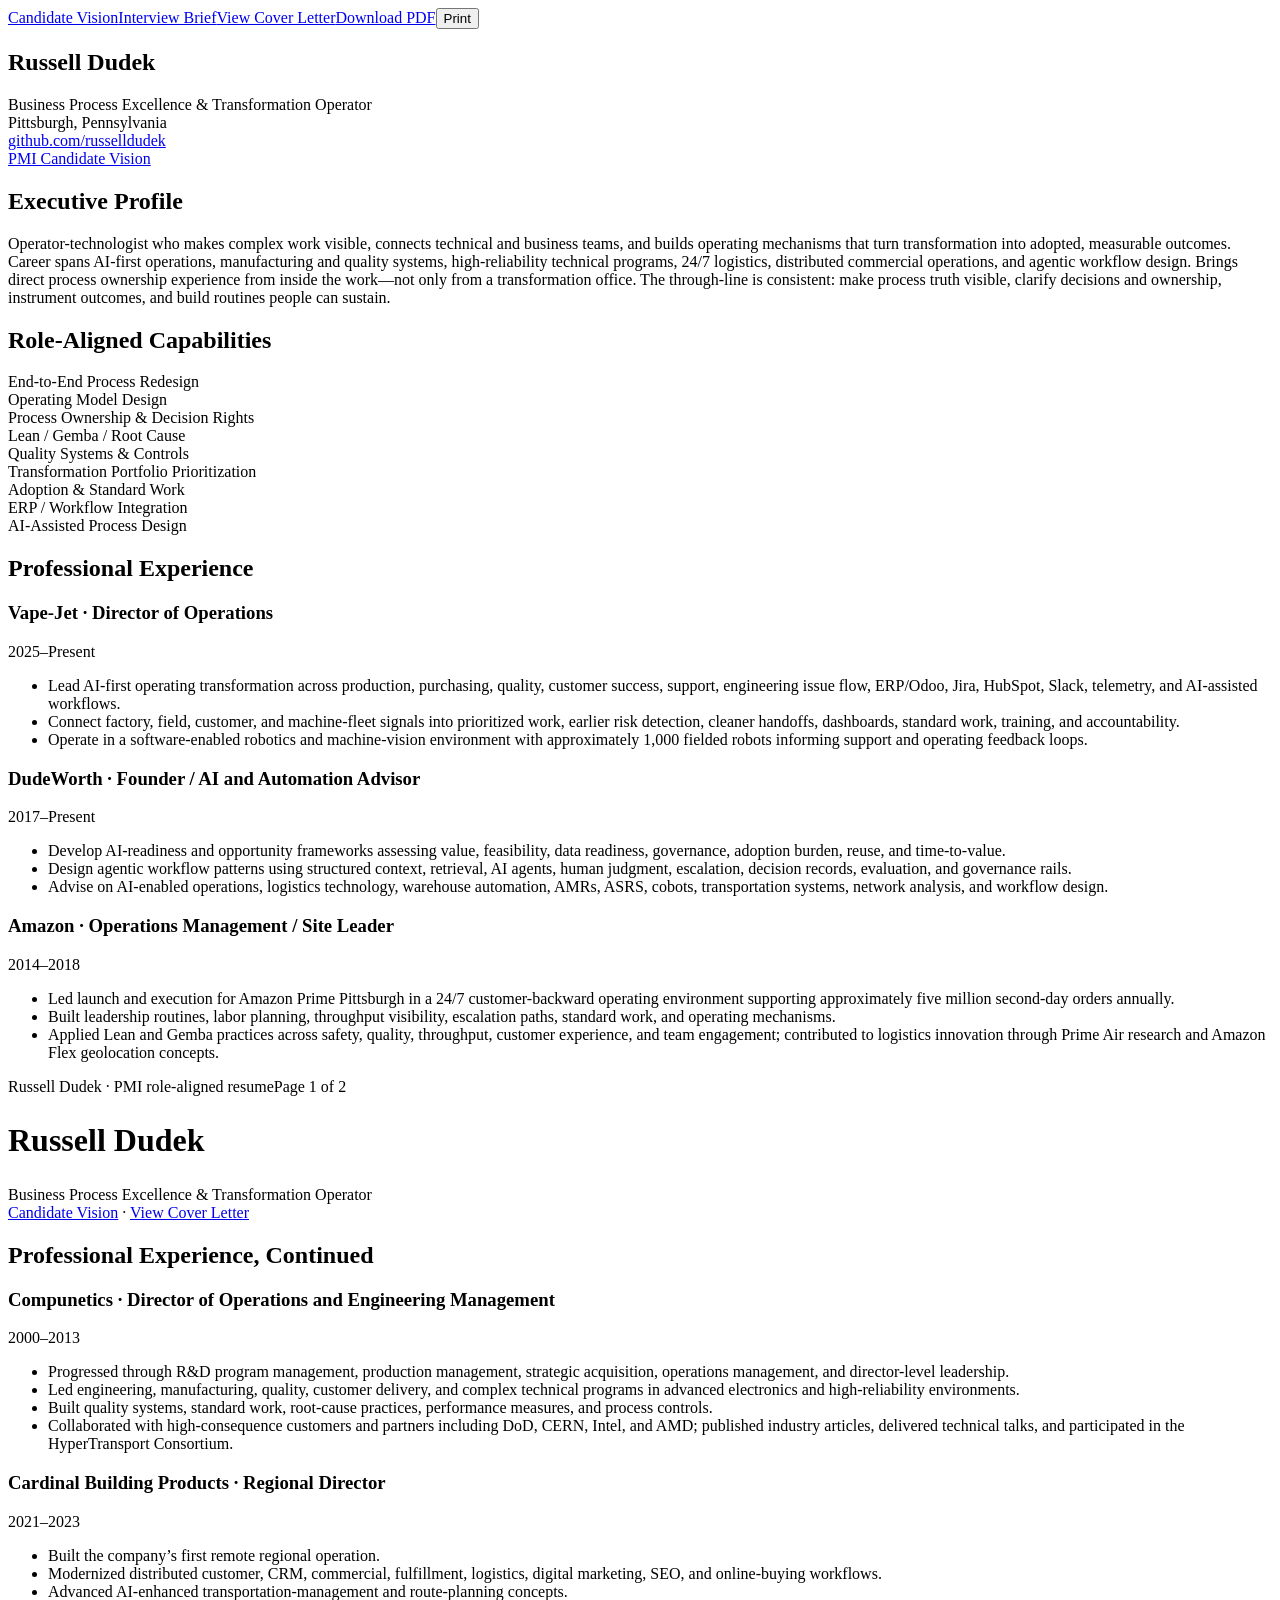
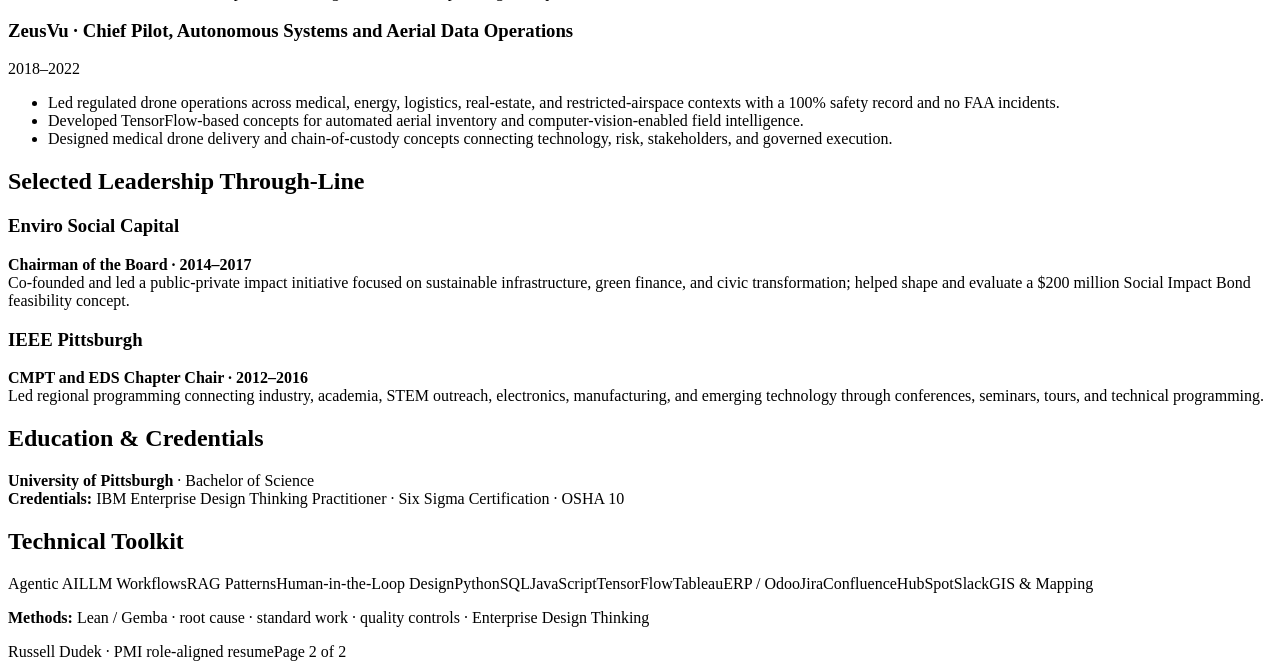
==== resume.html @ 5d7a5cf6 "Add two-page resume route" ====
<!DOCTYPE html>
<html lang="en"><head><meta charset="utf-8"/><meta content="width=device-width,initial-scale=1" name="viewport"/><title>Russell Dudek | Role-Aligned Resume for PMI</title><link href="styles.css" rel="stylesheet"/><meta content="PMI – Business Process Excellence" name="campaign-chat-name"/><meta content="https://github.com/russelldudek/PhilipMorris" name="campaign-repository"/><meta content="https://join.pmicareers.com/gb/en/job/PMIPMIGB29082EXTERNALENGB/Sr-Manager-Business-Process-Excellence?utm_source=linkedin&amp;utm_medium=phenom-feeds" name="canonical-job-posting"/><meta content="A4" name="print-page-size"/></head><body><div class="document-shell"><nav aria-label="Document actions and navigation" class="doc-nav"><a href="index.html">Candidate Vision</a><a href="interview-brief.html">Interview Brief</a><a class="doc-action reciprocal" href="cover-letter.html">View Cover Letter</a><a class="doc-action primary" download="" href="docs/Russell-Dudek-PMI-Resume.pdf">Download PDF</a><button class="doc-action" onclick="window.print()" type="button">Print</button></nav><section class="page resume-page"><header class="resume-head"><div><h1>Russell Dudek</h1><div class="identity">Business Process Excellence &amp; Transformation Operator</div></div><div class="contact">Pittsburgh, Pennsylvania<br/><a href="https://github.com/russelldudek">github.com/russelldudek</a><br/><a href="index.html">PMI Candidate Vision</a></div></header><h2>Executive Profile</h2><p class="summary">Operator-technologist who makes complex work visible, connects technical and business teams, and builds operating mechanisms that turn transformation into adopted, measurable outcomes. Career spans AI-first operations, manufacturing and quality systems, high-reliability technical programs, 24/7 logistics, distributed commercial operations, and agentic workflow design. Brings direct process ownership experience from inside the work—not only from a transformation office. The through-line is consistent: make process truth visible, clarify decisions and ownership, instrument outcomes, and build routines people can sustain.</p><h2>Role-Aligned Capabilities</h2><div class="capabilities"><div class="capability">End-to-End Process Redesign</div><div class="capability">Operating Model Design</div><div class="capability">Process Ownership &amp; Decision Rights</div><div class="capability">Lean / Gemba / Root Cause</div><div class="capability">Quality Systems &amp; Controls</div><div class="capability">Transformation Portfolio Prioritization</div><div class="capability">Adoption &amp; Standard Work</div><div class="capability">ERP / Workflow Integration</div><div class="capability">AI-Assisted Process Design</div></div><h2>Professional Experience</h2><article class="role"><div class="role-head"><h3><span class="org">Vape-Jet</span> · Director of Operations</h3><span class="role-sub">2025–Present</span></div><ul><li>Lead AI-first operating transformation across production, purchasing, quality, customer success, support, engineering issue flow, ERP/Odoo, Jira, HubSpot, Slack, telemetry, and AI-assisted workflows.</li><li>Connect factory, field, customer, and machine-fleet signals into prioritized work, earlier risk detection, cleaner handoffs, dashboards, standard work, training, and accountability.</li><li>Operate in a software-enabled robotics and machine-vision environment with approximately 1,000 fielded robots informing support and operating feedback loops.</li></ul></article><article class="role"><div class="role-head"><h3><span class="org">DudeWorth</span> · Founder / AI and Automation Advisor</h3><span class="role-sub">2017–Present</span></div><ul><li>Develop AI-readiness and opportunity frameworks assessing value, feasibility, data readiness, governance, adoption burden, reuse, and time-to-value.</li><li>Design agentic workflow patterns using structured context, retrieval, AI agents, human judgment, escalation, decision records, evaluation, and governance rails.</li><li>Advise on AI-enabled operations, logistics technology, warehouse automation, AMRs, ASRS, cobots, transportation systems, network analysis, and workflow design.</li></ul></article><article class="role"><div class="role-head"><h3><span class="org">Amazon</span> · Operations Management / Site Leader</h3><span class="role-sub">2014–2018</span></div><ul><li>Led launch and execution for Amazon Prime Pittsburgh in a 24/7 customer-backward operating environment supporting approximately five million second-day orders annually.</li><li>Built leadership routines, labor planning, throughput visibility, escalation paths, standard work, and operating mechanisms.</li><li>Applied Lean and Gemba practices across safety, quality, throughput, customer experience, and team engagement; contributed to logistics innovation through Prime Air research and Amazon Flex geolocation concepts.</li></ul></article><div class="page-foot"><span>Russell Dudek · PMI role-aligned resume</span><span>Page 1 of 2</span></div></section><section class="page resume-page"><header class="resume-head"><div><h1 style="font-size:24pt">Russell Dudek</h1><div class="identity">Business Process Excellence &amp; Transformation Operator</div></div><div class="contact"><a href="index.html">Candidate Vision</a> · <a href="cover-letter.html">View Cover Letter</a></div></header><h2>Professional Experience, Continued</h2><article class="role"><div class="role-head"><h3><span class="org">Compunetics</span> · Director of Operations and Engineering Management</h3><span class="role-sub">2000–2013</span></div><ul><li>Progressed through R&amp;D program management, production management, strategic acquisition, operations management, and director-level leadership.</li><li>Led engineering, manufacturing, quality, customer delivery, and complex technical programs in advanced electronics and high-reliability environments.</li><li>Built quality systems, standard work, root-cause practices, performance measures, and process controls.</li><li>Collaborated with high-consequence customers and partners including DoD, CERN, Intel, and AMD; published industry articles, delivered technical talks, and participated in the HyperTransport Consortium.</li></ul></article><article class="role"><div class="role-head"><h3><span class="org">Cardinal Building Products</span> · Regional Director</h3><span class="role-sub">2021–2023</span></div><ul><li>Built the company’s first remote regional operation.</li><li>Modernized distributed customer, CRM, commercial, fulfillment, logistics, digital marketing, SEO, and online-buying workflows.</li><li>Advanced AI-enhanced transportation-management and route-planning concepts.</li></ul></article><article class="role"><div class="role-head"><h3><span class="org">ZeusVu</span> · Chief Pilot, Autonomous Systems and Aerial Data Operations</h3><span class="role-sub">2018–2022</span></div><ul><li>Led regulated drone operations across medical, energy, logistics, real-estate, and restricted-airspace contexts with a 100% safety record and no FAA incidents.</li><li>Developed TensorFlow-based concepts for automated aerial inventory and computer-vision-enabled field intelligence.</li><li>Designed medical drone delivery and chain-of-custody concepts connecting technology, risk, stakeholders, and governed execution.</li></ul></article><h2>Selected Leadership Through-Line</h2><div class="evidence-map"><div class="mini-card"><h3>Enviro Social Capital</h3><p><strong>Chairman of the Board · 2014–2017</strong><br/>Co-founded and led a public-private impact initiative focused on sustainable infrastructure, green finance, and civic transformation; helped shape and evaluate a $200 million Social Impact Bond feasibility concept.</p></div><div class="mini-card"><h3>IEEE Pittsburgh</h3><p><strong>CMPT and EDS Chapter Chair · 2012–2016</strong><br/>Led regional programming connecting industry, academia, STEM outreach, electronics, manufacturing, and emerging technology through conferences, seminars, tours, and technical programming.</p></div></div><h2>Education &amp; Credentials</h2><p><strong>University of Pittsburgh</strong> · Bachelor of Science<br/><strong>Credentials:</strong> IBM Enterprise Design Thinking Practitioner · Six Sigma Certification · OSHA 10</p><h2>Technical Toolkit</h2><div class="toolkit"><span class="pill">Agentic AI</span><span class="pill">LLM Workflows</span><span class="pill">RAG Patterns</span><span class="pill">Human-in-the-Loop Design</span><span class="pill">Python</span><span class="pill">SQL</span><span class="pill">JavaScript</span><span class="pill">TensorFlow</span><span class="pill">Tableau</span><span class="pill">ERP / Odoo</span><span class="pill">Jira</span><span class="pill">Confluence</span><span class="pill">HubSpot</span><span class="pill">Slack</span><span class="pill">GIS &amp; Mapping</span></div><p class="resume-methods"><strong>Methods:</strong> Lean / Gemba · root cause · standard work · quality controls · Enterprise Design Thinking</p><div class="page-foot"><span>Russell Dudek · PMI role-aligned resume</span><span>Page 2 of 2</span></div></section></div></body></html>
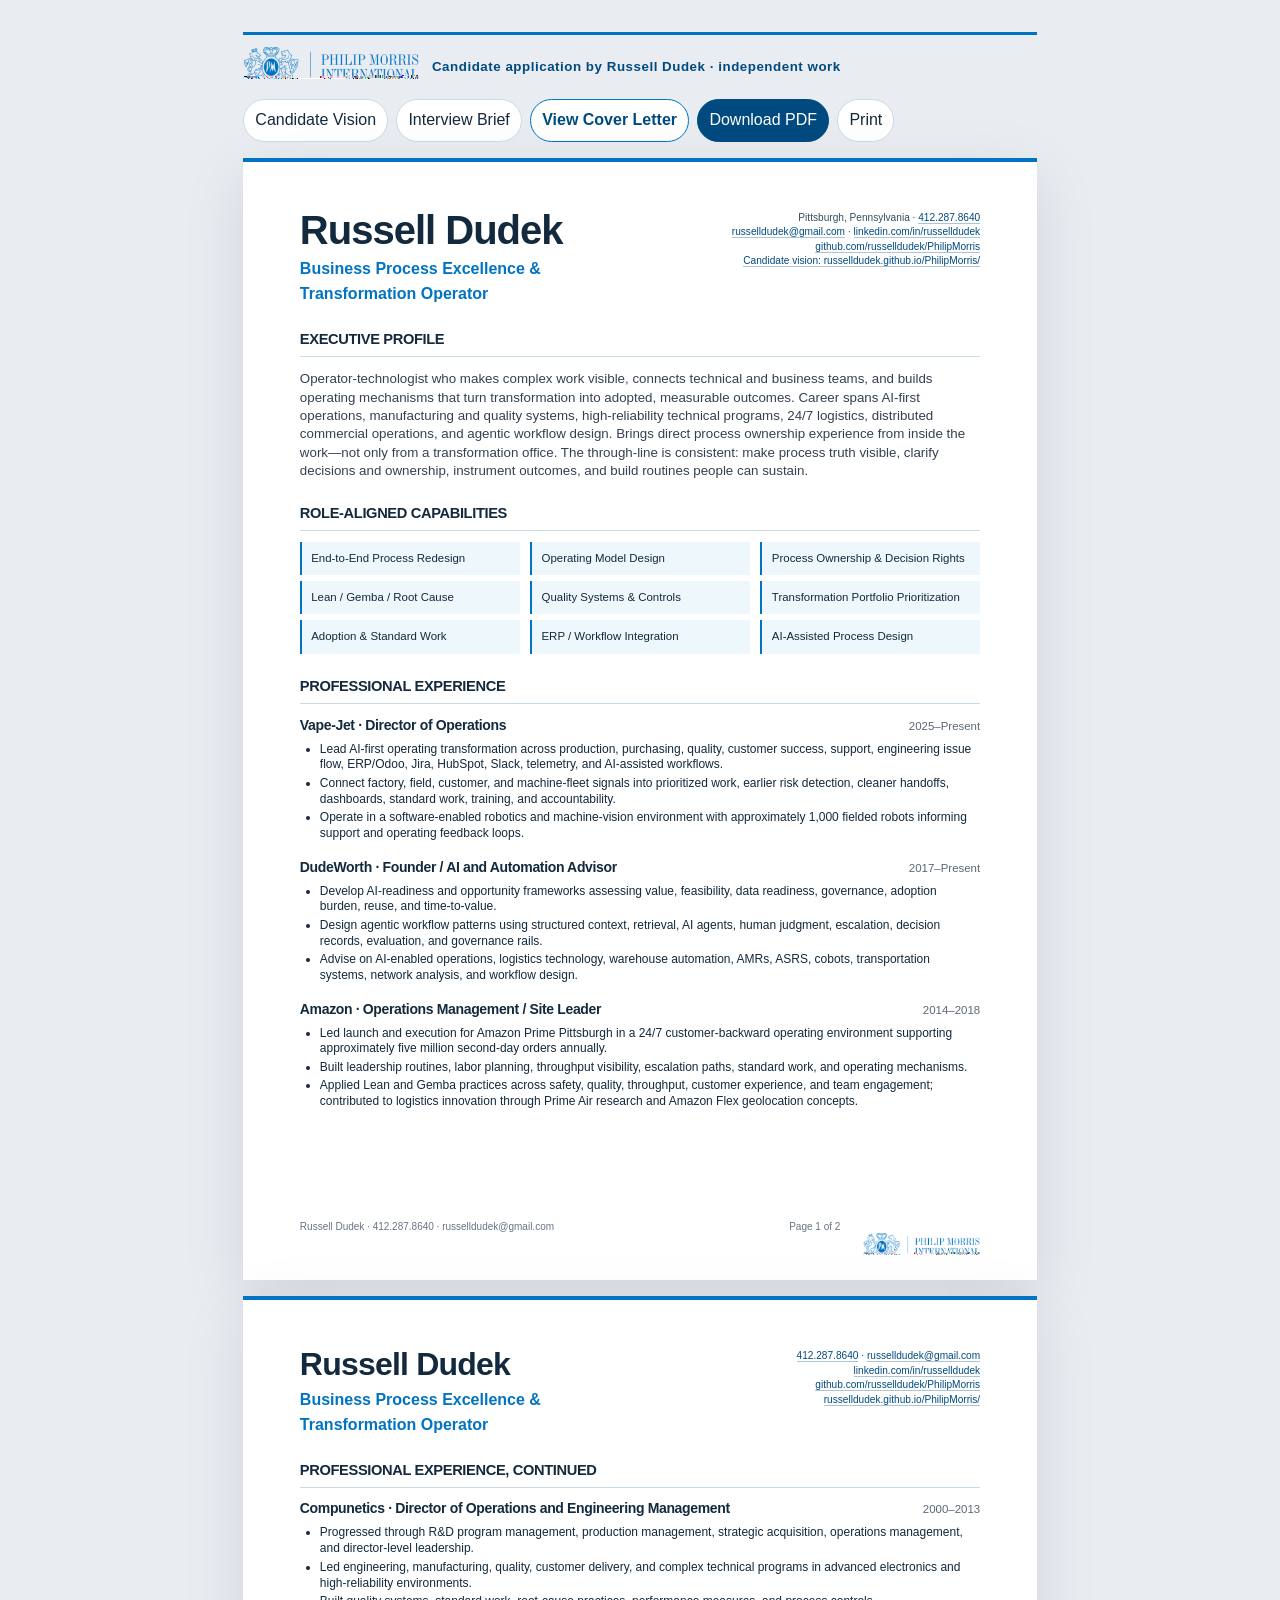
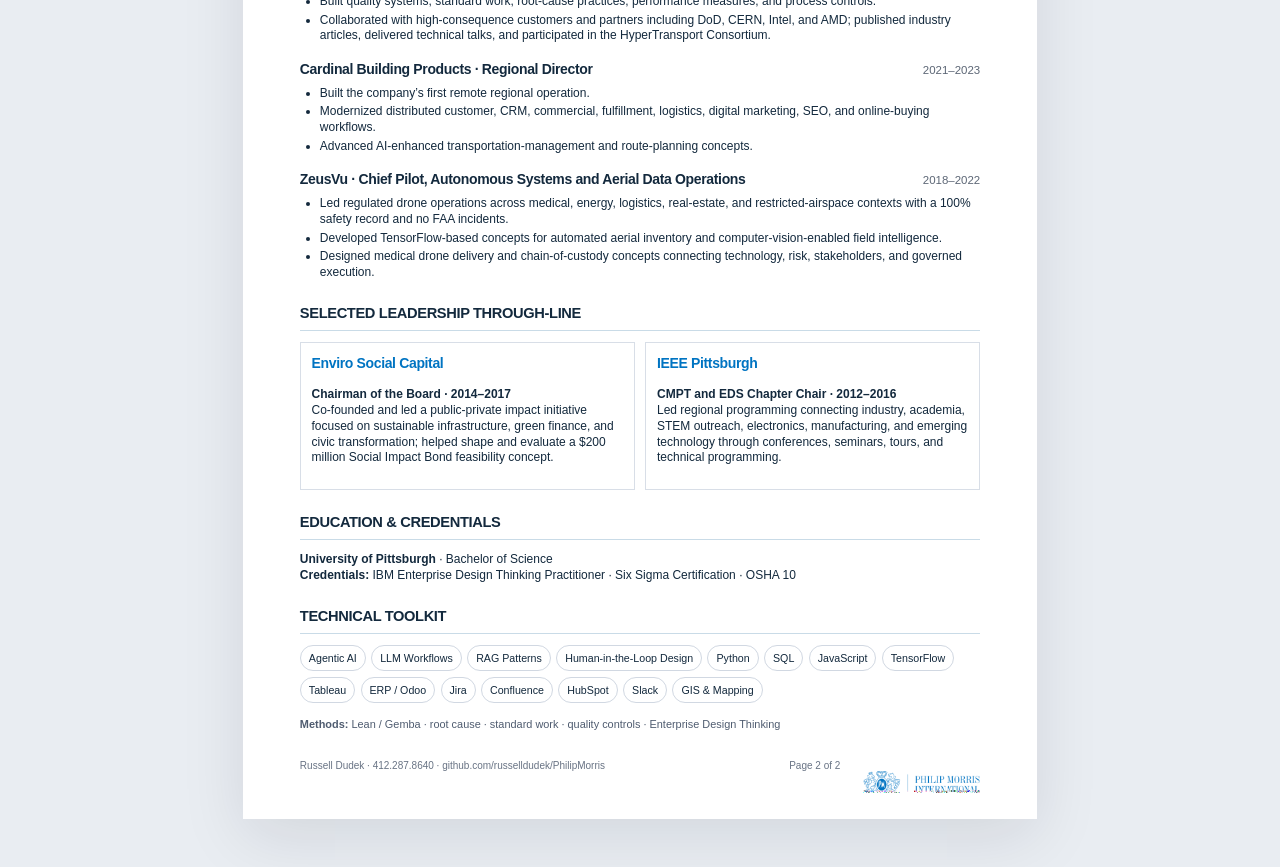
==== commit 076048b2: "Add verified contact and campaign repository to resume" ====
--- a/resume.html
+++ b/resume.html
@@ -1,2 +1,98 @@
 <!DOCTYPE html>
-<html lang="en"><head><meta charset="utf-8"/><meta content="width=device-width,initial-scale=1" name="viewport"/><title>Russell Dudek | Role-Aligned Resume for PMI</title><link href="styles.css" rel="stylesheet"/><meta content="PMI – Business Process Excellence" name="campaign-chat-name"/><meta content="https://github.com/russelldudek/PhilipMorris" name="campaign-repository"/><meta content="https://join.pmicareers.com/gb/en/job/PMIPMIGB29082EXTERNALENGB/Sr-Manager-Business-Process-Excellence?utm_source=linkedin&amp;utm_medium=phenom-feeds" name="canonical-job-posting"/><meta content="A4" name="print-page-size"/></head><body><div class="document-shell"><nav aria-label="Document actions and navigation" class="doc-nav"><a href="index.html">Candidate Vision</a><a href="interview-brief.html">Interview Brief</a><a class="doc-action reciprocal" href="cover-letter.html">View Cover Letter</a><a class="doc-action primary" download="" href="docs/Russell-Dudek-PMI-Resume.pdf">Download PDF</a><button class="doc-action" onclick="window.print()" type="button">Print</button></nav><section class="page resume-page"><header class="resume-head"><div><h1>Russell Dudek</h1><div class="identity">Business Process Excellence &amp; Transformation Operator</div></div><div class="contact">Pittsburgh, Pennsylvania<br/><a href="https://github.com/russelldudek">github.com/russelldudek</a><br/><a href="index.html">PMI Candidate Vision</a></div></header><h2>Executive Profile</h2><p class="summary">Operator-technologist who makes complex work visible, connects technical and business teams, and builds operating mechanisms that turn transformation into adopted, measurable outcomes. Career spans AI-first operations, manufacturing and quality systems, high-reliability technical programs, 24/7 logistics, distributed commercial operations, and agentic workflow design. Brings direct process ownership experience from inside the work—not only from a transformation office. The through-line is consistent: make process truth visible, clarify decisions and ownership, instrument outcomes, and build routines people can sustain.</p><h2>Role-Aligned Capabilities</h2><div class="capabilities"><div class="capability">End-to-End Process Redesign</div><div class="capability">Operating Model Design</div><div class="capability">Process Ownership &amp; Decision Rights</div><div class="capability">Lean / Gemba / Root Cause</div><div class="capability">Quality Systems &amp; Controls</div><div class="capability">Transformation Portfolio Prioritization</div><div class="capability">Adoption &amp; Standard Work</div><div class="capability">ERP / Workflow Integration</div><div class="capability">AI-Assisted Process Design</div></div><h2>Professional Experience</h2><article class="role"><div class="role-head"><h3><span class="org">Vape-Jet</span> · Director of Operations</h3><span class="role-sub">2025–Present</span></div><ul><li>Lead AI-first operating transformation across production, purchasing, quality, customer success, support, engineering issue flow, ERP/Odoo, Jira, HubSpot, Slack, telemetry, and AI-assisted workflows.</li><li>Connect factory, field, customer, and machine-fleet signals into prioritized work, earlier risk detection, cleaner handoffs, dashboards, standard work, training, and accountability.</li><li>Operate in a software-enabled robotics and machine-vision environment with approximately 1,000 fielded robots informing support and operating feedback loops.</li></ul></article><article class="role"><div class="role-head"><h3><span class="org">DudeWorth</span> · Founder / AI and Automation Advisor</h3><span class="role-sub">2017–Present</span></div><ul><li>Develop AI-readiness and opportunity frameworks assessing value, feasibility, data readiness, governance, adoption burden, reuse, and time-to-value.</li><li>Design agentic workflow patterns using structured context, retrieval, AI agents, human judgment, escalation, decision records, evaluation, and governance rails.</li><li>Advise on AI-enabled operations, logistics technology, warehouse automation, AMRs, ASRS, cobots, transportation systems, network analysis, and workflow design.</li></ul></article><article class="role"><div class="role-head"><h3><span class="org">Amazon</span> · Operations Management / Site Leader</h3><span class="role-sub">2014–2018</span></div><ul><li>Led launch and execution for Amazon Prime Pittsburgh in a 24/7 customer-backward operating environment supporting approximately five million second-day orders annually.</li><li>Built leadership routines, labor planning, throughput visibility, escalation paths, standard work, and operating mechanisms.</li><li>Applied Lean and Gemba practices across safety, quality, throughput, customer experience, and team engagement; contributed to logistics innovation through Prime Air research and Amazon Flex geolocation concepts.</li></ul></article><div class="page-foot"><span>Russell Dudek · PMI role-aligned resume</span><span>Page 1 of 2</span></div></section><section class="page resume-page"><header class="resume-head"><div><h1 style="font-size:24pt">Russell Dudek</h1><div class="identity">Business Process Excellence &amp; Transformation Operator</div></div><div class="contact"><a href="index.html">Candidate Vision</a> · <a href="cover-letter.html">View Cover Letter</a></div></header><h2>Professional Experience, Continued</h2><article class="role"><div class="role-head"><h3><span class="org">Compunetics</span> · Director of Operations and Engineering Management</h3><span class="role-sub">2000–2013</span></div><ul><li>Progressed through R&amp;D program management, production management, strategic acquisition, operations management, and director-level leadership.</li><li>Led engineering, manufacturing, quality, customer delivery, and complex technical programs in advanced electronics and high-reliability environments.</li><li>Built quality systems, standard work, root-cause practices, performance measures, and process controls.</li><li>Collaborated with high-consequence customers and partners including DoD, CERN, Intel, and AMD; published industry articles, delivered technical talks, and participated in the HyperTransport Consortium.</li></ul></article><article class="role"><div class="role-head"><h3><span class="org">Cardinal Building Products</span> · Regional Director</h3><span class="role-sub">2021–2023</span></div><ul><li>Built the company’s first remote regional operation.</li><li>Modernized distributed customer, CRM, commercial, fulfillment, logistics, digital marketing, SEO, and online-buying workflows.</li><li>Advanced AI-enhanced transportation-management and route-planning concepts.</li></ul></article><article class="role"><div class="role-head"><h3><span class="org">ZeusVu</span> · Chief Pilot, Autonomous Systems and Aerial Data Operations</h3><span class="role-sub">2018–2022</span></div><ul><li>Led regulated drone operations across medical, energy, logistics, real-estate, and restricted-airspace contexts with a 100% safety record and no FAA incidents.</li><li>Developed TensorFlow-based concepts for automated aerial inventory and computer-vision-enabled field intelligence.</li><li>Designed medical drone delivery and chain-of-custody concepts connecting technology, risk, stakeholders, and governed execution.</li></ul></article><h2>Selected Leadership Through-Line</h2><div class="evidence-map"><div class="mini-card"><h3>Enviro Social Capital</h3><p><strong>Chairman of the Board · 2014–2017</strong><br/>Co-founded and led a public-private impact initiative focused on sustainable infrastructure, green finance, and civic transformation; helped shape and evaluate a $200 million Social Impact Bond feasibility concept.</p></div><div class="mini-card"><h3>IEEE Pittsburgh</h3><p><strong>CMPT and EDS Chapter Chair · 2012–2016</strong><br/>Led regional programming connecting industry, academia, STEM outreach, electronics, manufacturing, and emerging technology through conferences, seminars, tours, and technical programming.</p></div></div><h2>Education &amp; Credentials</h2><p><strong>University of Pittsburgh</strong> · Bachelor of Science<br/><strong>Credentials:</strong> IBM Enterprise Design Thinking Practitioner · Six Sigma Certification · OSHA 10</p><h2>Technical Toolkit</h2><div class="toolkit"><span class="pill">Agentic AI</span><span class="pill">LLM Workflows</span><span class="pill">RAG Patterns</span><span class="pill">Human-in-the-Loop Design</span><span class="pill">Python</span><span class="pill">SQL</span><span class="pill">JavaScript</span><span class="pill">TensorFlow</span><span class="pill">Tableau</span><span class="pill">ERP / Odoo</span><span class="pill">Jira</span><span class="pill">Confluence</span><span class="pill">HubSpot</span><span class="pill">Slack</span><span class="pill">GIS &amp; Mapping</span></div><p class="resume-methods"><strong>Methods:</strong> Lean / Gemba · root cause · standard work · quality controls · Enterprise Design Thinking</p><div class="page-foot"><span>Russell Dudek · PMI role-aligned resume</span><span>Page 2 of 2</span></div></section></div></body></html>
+<html lang="en">
+<head>
+  <meta charset="utf-8">
+  <meta name="viewport" content="width=device-width,initial-scale=1">
+  <title>Russell Dudek | Role-Aligned Resume for PMI</title>
+  <link href="styles.css" rel="stylesheet">
+  <meta name="campaign-chat-name" content="PMI – Business Process Excellence">
+  <meta name="campaign-repository" content="https://github.com/russelldudek/PhilipMorris">
+  <meta name="canonical-job-posting" content="https://join.pmicareers.com/gb/en/job/PMIPMIGB29082EXTERNALENGB/Sr-Manager-Business-Process-Excellence?utm_source=linkedin&amp;utm_medium=phenom-feeds">
+  <meta name="print-page-size" content="A4">
+</head>
+<body>
+<div class="document-shell">
+  <nav aria-label="Document actions and navigation" class="doc-nav has-dom-lockup">
+    <span class="doc-company-lockup"><img src="assets/brand/pmi-wordmark.png" alt="Philip Morris International"><small>Candidate application by Russell Dudek · independent work</small></span>
+    <a href="index.html">Candidate Vision</a>
+    <a href="interview-brief.html">Interview Brief</a>
+    <a class="doc-action reciprocal" href="cover-letter.html">View Cover Letter</a>
+    <a class="doc-action primary" download href="docs/Russell-Dudek-PMI-Resume.pdf">Download PDF</a>
+    <button class="doc-action" onclick="window.print()" type="button">Print</button>
+  </nav>
+
+  <section class="page resume-page">
+    <header class="resume-head">
+      <div><h1>Russell Dudek</h1><div class="identity">Business Process Excellence &amp; Transformation Operator</div></div>
+      <div class="contact">
+        Pittsburgh, Pennsylvania · <a href="tel:+14122878640">412.287.8640</a><br>
+        <a href="mailto:russelldudek@gmail.com">russelldudek@gmail.com</a> · <a href="https://www.linkedin.com/in/russelldudek">linkedin.com/in/russelldudek</a><br>
+        <a href="https://github.com/russelldudek/PhilipMorris">github.com/russelldudek/PhilipMorris</a><br>
+        <a href="https://russelldudek.github.io/PhilipMorris/">Candidate vision: russelldudek.github.io/PhilipMorris/</a>
+      </div>
+    </header>
+    <h2>Executive Profile</h2>
+    <p class="summary">Operator-technologist who makes complex work visible, connects technical and business teams, and builds operating mechanisms that turn transformation into adopted, measurable outcomes. Career spans AI-first operations, manufacturing and quality systems, high-reliability technical programs, 24/7 logistics, distributed commercial operations, and agentic workflow design. Brings direct process ownership experience from inside the work—not only from a transformation office. The through-line is consistent: make process truth visible, clarify decisions and ownership, instrument outcomes, and build routines people can sustain.</p>
+    <h2>Role-Aligned Capabilities</h2>
+    <div class="capabilities">
+      <div class="capability">End-to-End Process Redesign</div><div class="capability">Operating Model Design</div><div class="capability">Process Ownership &amp; Decision Rights</div>
+      <div class="capability">Lean / Gemba / Root Cause</div><div class="capability">Quality Systems &amp; Controls</div><div class="capability">Transformation Portfolio Prioritization</div>
+      <div class="capability">Adoption &amp; Standard Work</div><div class="capability">ERP / Workflow Integration</div><div class="capability">AI-Assisted Process Design</div>
+    </div>
+    <h2>Professional Experience</h2>
+    <article class="role"><div class="role-head"><h3><span class="org">Vape-Jet</span> · Director of Operations</h3><span class="role-sub">2025–Present</span></div><ul>
+      <li>Lead AI-first operating transformation across production, purchasing, quality, customer success, support, engineering issue flow, ERP/Odoo, Jira, HubSpot, Slack, telemetry, and AI-assisted workflows.</li>
+      <li>Connect factory, field, customer, and machine-fleet signals into prioritized work, earlier risk detection, cleaner handoffs, dashboards, standard work, training, and accountability.</li>
+      <li>Operate in a software-enabled robotics and machine-vision environment with approximately 1,000 fielded robots informing support and operating feedback loops.</li>
+    </ul></article>
+    <article class="role"><div class="role-head"><h3><span class="org">DudeWorth</span> · Founder / AI and Automation Advisor</h3><span class="role-sub">2017–Present</span></div><ul>
+      <li>Develop AI-readiness and opportunity frameworks assessing value, feasibility, data readiness, governance, adoption burden, reuse, and time-to-value.</li>
+      <li>Design agentic workflow patterns using structured context, retrieval, AI agents, human judgment, escalation, decision records, evaluation, and governance rails.</li>
+      <li>Advise on AI-enabled operations, logistics technology, warehouse automation, AMRs, ASRS, cobots, transportation systems, network analysis, and workflow design.</li>
+    </ul></article>
+    <article class="role"><div class="role-head"><h3><span class="org">Amazon</span> · Operations Management / Site Leader</h3><span class="role-sub">2014–2018</span></div><ul>
+      <li>Led launch and execution for Amazon Prime Pittsburgh in a 24/7 customer-backward operating environment supporting approximately five million second-day orders annually.</li>
+      <li>Built leadership routines, labor planning, throughput visibility, escalation paths, standard work, and operating mechanisms.</li>
+      <li>Applied Lean and Gemba practices across safety, quality, throughput, customer experience, and team engagement; contributed to logistics innovation through Prime Air research and Amazon Flex geolocation concepts.</li>
+    </ul></article>
+    <div class="page-foot"><span>Russell Dudek · 412.287.8640 · russelldudek@gmail.com</span><span>Page 1 of 2</span></div>
+  </section>
+
+  <section class="page resume-page">
+    <header class="resume-head">
+      <div><h1 style="font-size:24pt">Russell Dudek</h1><div class="identity">Business Process Excellence &amp; Transformation Operator</div></div>
+      <div class="contact">
+        <a href="tel:+14122878640">412.287.8640</a> · <a href="mailto:russelldudek@gmail.com">russelldudek@gmail.com</a><br>
+        <a href="https://www.linkedin.com/in/russelldudek">linkedin.com/in/russelldudek</a><br>
+        <a href="https://github.com/russelldudek/PhilipMorris">github.com/russelldudek/PhilipMorris</a><br>
+        <a href="https://russelldudek.github.io/PhilipMorris/">russelldudek.github.io/PhilipMorris/</a>
+      </div>
+    </header>
+    <h2>Professional Experience, Continued</h2>
+    <article class="role"><div class="role-head"><h3><span class="org">Compunetics</span> · Director of Operations and Engineering Management</h3><span class="role-sub">2000–2013</span></div><ul>
+      <li>Progressed through R&amp;D program management, production management, strategic acquisition, operations management, and director-level leadership.</li>
+      <li>Led engineering, manufacturing, quality, customer delivery, and complex technical programs in advanced electronics and high-reliability environments.</li>
+      <li>Built quality systems, standard work, root-cause practices, performance measures, and process controls.</li>
+      <li>Collaborated with high-consequence customers and partners including DoD, CERN, Intel, and AMD; published industry articles, delivered technical talks, and participated in the HyperTransport Consortium.</li>
+    </ul></article>
+    <article class="role"><div class="role-head"><h3><span class="org">Cardinal Building Products</span> · Regional Director</h3><span class="role-sub">2021–2023</span></div><ul>
+      <li>Built the company’s first remote regional operation.</li><li>Modernized distributed customer, CRM, commercial, fulfillment, logistics, digital marketing, SEO, and online-buying workflows.</li><li>Advanced AI-enhanced transportation-management and route-planning concepts.</li>
+    </ul></article>
+    <article class="role"><div class="role-head"><h3><span class="org">ZeusVu</span> · Chief Pilot, Autonomous Systems and Aerial Data Operations</h3><span class="role-sub">2018–2022</span></div><ul>
+      <li>Led regulated drone operations across medical, energy, logistics, real-estate, and restricted-airspace contexts with a 100% safety record and no FAA incidents.</li><li>Developed TensorFlow-based concepts for automated aerial inventory and computer-vision-enabled field intelligence.</li><li>Designed medical drone delivery and chain-of-custody concepts connecting technology, risk, stakeholders, and governed execution.</li>
+    </ul></article>
+    <h2>Selected Leadership Through-Line</h2>
+    <div class="evidence-map">
+      <div class="mini-card"><h3>Enviro Social Capital</h3><p><strong>Chairman of the Board · 2014–2017</strong><br>Co-founded and led a public-private impact initiative focused on sustainable infrastructure, green finance, and civic transformation; helped shape and evaluate a $200 million Social Impact Bond feasibility concept.</p></div>
+      <div class="mini-card"><h3>IEEE Pittsburgh</h3><p><strong>CMPT and EDS Chapter Chair · 2012–2016</strong><br>Led regional programming connecting industry, academia, STEM outreach, electronics, manufacturing, and emerging technology through conferences, seminars, tours, and technical programming.</p></div>
+    </div>
+    <h2>Education &amp; Credentials</h2>
+    <p><strong>University of Pittsburgh</strong> · Bachelor of Science<br><strong>Credentials:</strong> IBM Enterprise Design Thinking Practitioner · Six Sigma Certification · OSHA 10</p>
+    <h2>Technical Toolkit</h2>
+    <div class="toolkit"><span class="pill">Agentic AI</span><span class="pill">LLM Workflows</span><span class="pill">RAG Patterns</span><span class="pill">Human-in-the-Loop Design</span><span class="pill">Python</span><span class="pill">SQL</span><span class="pill">JavaScript</span><span class="pill">TensorFlow</span><span class="pill">Tableau</span><span class="pill">ERP / Odoo</span><span class="pill">Jira</span><span class="pill">Confluence</span><span class="pill">HubSpot</span><span class="pill">Slack</span><span class="pill">GIS &amp; Mapping</span></div>
+    <p class="resume-methods"><strong>Methods:</strong> Lean / Gemba · root cause · standard work · quality controls · Enterprise Design Thinking</p>
+    <div class="page-foot"><span>Russell Dudek · 412.287.8640 · github.com/russelldudek/PhilipMorris</span><span>Page 2 of 2</span></div>
+  </section>
+</div>
+</body>
+</html>
--- a/styles.css
+++ b/styles.css
@@ -0,0 +1,8 @@
+@import url("brand-tokens.css");
+@import url("styles-document.css");
+@import url("styles-campaign-core.css");
+@import url("styles-campaign-sections.css");
+@import url("styles-artifact.css");
+@import url("brand-overrides.css");
+@import url("visual-qa.css");
+@media print{.doc-nav{display:none!important}}
